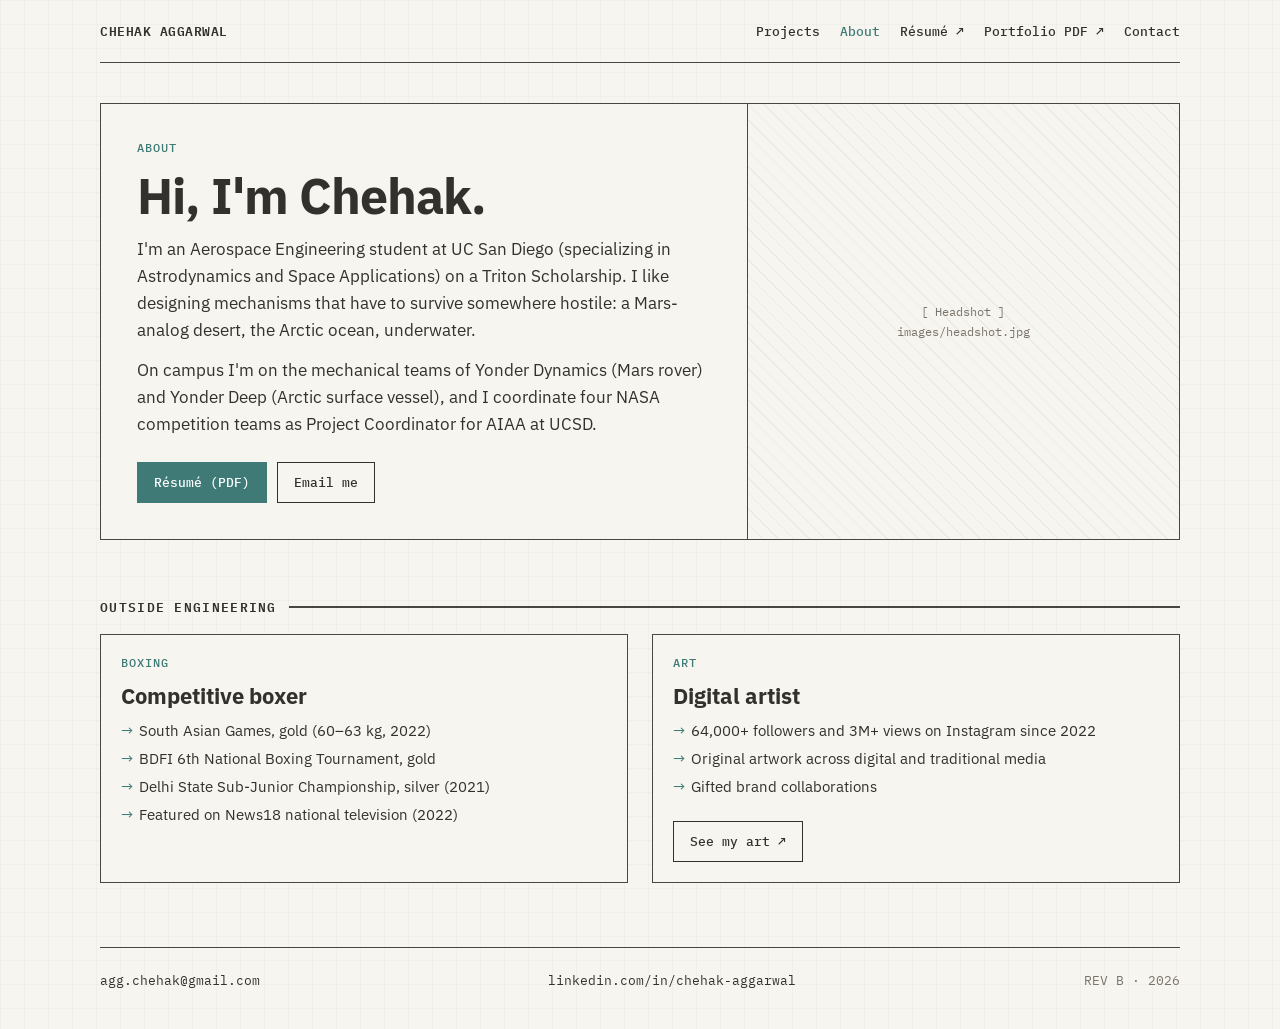
==== about.html @ 49af1862 "Add files via upload" ====
<!doctype html>
<html lang="en">
<head>
<meta charset="utf-8">
<meta name="viewport" content="width=device-width, initial-scale=1">
<title>About · Chehak Aggarwal</title>
<meta name="description" content="About Chehak Aggarwal: aerospace engineering student, competitive boxer and digital artist.">
<link rel="preconnect" href="https://fonts.googleapis.com">
<link rel="preconnect" href="https://fonts.gstatic.com" crossorigin>
<link href="https://fonts.googleapis.com/css2?family=IBM+Plex+Mono:wght@400;500;600&family=IBM+Plex+Sans:wght@400;500;600;700&display=swap" rel="stylesheet">
<link rel="stylesheet" href="assets/style.css">
</head>
<body>
<div class="wrap">
  <nav class="nav">
    <a class="brand" href="index.html">CHEHAK AGGARWAL</a>
    <div class="links"><a href="index.html#projects">Projects</a><a href="about.html" aria-current="page">About</a><a href="resume.pdf" target="_blank" rel="noopener">Résumé ↗</a><a href="portfolio.pdf" target="_blank" rel="noopener">Portfolio PDF ↗</a><a href="index.html#contact">Contact</a></div>
  </nav>

  <header class="phead">
    <div class="l">
      <div class="tag">About</div>
      <h1>Hi, I'm Chehak.</h1>
      <p>I'm an Aerospace Engineering student at UC San Diego (specializing in Astrodynamics and Space Applications) on a Triton Scholarship. I like designing mechanisms that have to survive somewhere hostile: a Mars-analog desert, the Arctic ocean, underwater.</p>
      <p style="margin-top:12px">On campus I'm on the mechanical teams of Yonder Dynamics (Mars rover) and Yonder Deep (Arctic surface vessel), and I coordinate four NASA competition teams as Project Coordinator for AIAA at UCSD.</p>
      <div class="ctas"><a class="btn p" href="resume.pdf" target="_blank" rel="noopener">Résumé (PDF)</a><a class="btn" href="mailto:agg.chehak@gmail.com">Email me</a></div>
    </div>
    <figure class="fig" data-label="Headshot" data-file="headshot.jpg" style="min-height:320px"><img src="images/headshot.jpg" alt="Chehak Aggarwal"></figure>
  </header>

  <div class="label">Outside engineering</div>
  <div class="grid">
    <div class="card"><div class="body">
      <div class="tag">Boxing</div>
      <h3>Competitive boxer</h3>
      <ul>
        <li>South Asian Games, gold (60–63 kg, 2022)</li>
        <li>BDFI 6th National Boxing Tournament, gold</li>
        <li>Delhi State Sub-Junior Championship, silver (2021)</li>
        <li>Featured on News18 national television (2022)</li>
      </ul>
    </div></div>
    <div class="card"><div class="body">
      <div class="tag">Art</div>
      <h3>Digital artist</h3>
      <ul>
        <li>64,000+ followers and 3M+ views on Instagram since 2022</li>
        <li>Original artwork across digital and traditional media</li>
        <li>Gifted brand collaborations</li>
      </ul>
      <a class="btn" style="align-self:flex-start;margin-top:8px" href="https://www.instagram.com/" target="_blank" rel="noopener">See my art ↗</a>
    </div></div>
  </div>

  <footer class="foot" id="contact">
    <a href="mailto:agg.chehak@gmail.com">agg.chehak@gmail.com</a>
    <a href="https://www.linkedin.com/in/chehak-aggarwal/" target="_blank" rel="noopener">linkedin.com/in/chehak-aggarwal</a>
    <span class="muted">REV B · 2026</span>
  </footer>
</div>
<script src="assets/main.js"></script>
</body>
</html>
---- assets/style.css ----
/* Chehak Aggarwal — portfolio · "engineering drawing" theme */
:root{
  /* calm palette: warm paper, soft charcoal, muted sea-green accent */
  --paper:#f7f5f0; --paper-2:#eef0ea; --ink:#33312d; --muted:#7a746b; --line:#4a4742;
  --red:#3f7a77; --red-dark:#2f5f5c; --grid:#00000006; --hatch:#0000000c; --on-acc:#ffffff; --img-bg:#ffffff;
  --sans:"IBM Plex Sans", Inter, system-ui, -apple-system, "Segoe UI", sans-serif;
  --mono:"IBM Plex Mono", "JetBrains Mono", ui-monospace, Menlo, Consolas, monospace;
  --max:1120px;
}
/* dark mode: same drawing feel, low-glare charcoal paper */
@media (prefers-color-scheme: dark){
  :root:not([data-theme="light"]){
    --paper:#1e201f; --paper-2:#252928; --ink:#e4e0d8; --muted:#a39d93; --line:#8a857c;
    --red:#86b8b2; --red-dark:#a3ccc7; --grid:#ffffff07; --hatch:#ffffff0e; --on-acc:#142120; --img-bg:#f4f2ee;
    color-scheme:dark;
  }
}
:root[data-theme="dark"]{
  --paper:#1e201f; --paper-2:#252928; --ink:#e4e0d8; --muted:#a39d93; --line:#8a857c;
  --red:#86b8b2; --red-dark:#a3ccc7; --grid:#ffffff07; --hatch:#ffffff0e; --on-acc:#142120; --img-bg:#f4f2ee;
  color-scheme:dark;
}
*{box-sizing:border-box;margin:0;padding:0}
html{scroll-behavior:smooth}
body{
  background:var(--paper); color:var(--ink); font-family:var(--sans); font-size:17px; line-height:1.6;
  background-image:linear-gradient(var(--grid) 1px,transparent 1px),linear-gradient(90deg,var(--grid) 1px,transparent 1px);
  background-size:24px 24px; -webkit-font-smoothing:antialiased;
}
img,video{max-width:100%;display:block}
a{color:inherit}
.wrap{max-width:var(--max);margin:0 auto;padding-left:max(20px,env(safe-area-inset-left,0px));padding-right:max(20px,env(safe-area-inset-right,0px))}
.mono{font-family:var(--mono)}
.tag{font:500 12px/1.4 var(--mono);color:var(--red);letter-spacing:.08em;text-transform:uppercase}
.muted{color:var(--muted)}

/* ---------- nav ---------- */
.nav{display:flex;justify-content:space-between;align-items:center;gap:16px;flex-wrap:wrap;
  padding:20px 0;border-bottom:1.5px solid var(--line);font:500 13px var(--mono)}
.nav .brand{font-weight:600;text-decoration:none;letter-spacing:.04em}
.nav .links{display:flex;gap:20px;flex-wrap:wrap}
.nav a{text-decoration:none}
.nav a:hover,.nav a[aria-current]{color:var(--red)}

/* ---------- buttons ---------- */
.btn{display:inline-block;font:500 13px var(--mono);padding:11px 16px;border:1.5px solid var(--ink);
  text-decoration:none;background:var(--paper);transition:background .15s,color .15s,border-color .15s}
.btn.p{background:var(--red);border-color:var(--red);color:var(--on-acc)}
.btn:hover{background:var(--red-dark);border-color:var(--red-dark);color:var(--on-acc)}
.btn:focus-visible,a:focus-visible{outline:2px solid var(--red);outline-offset:2px}

/* ---------- "in a hurry?" quick links ---------- */
.quick{display:flex;align-items:center;justify-content:space-between;gap:16px;flex-wrap:wrap;
  margin:28px 0 0;padding:16px 20px;border:1.5px solid var(--line);background:var(--paper-2)}
.quick .q{font:500 13px var(--mono);color:var(--muted)}
.quick .q b{color:var(--ink);font-weight:600}
.quick .links{display:flex;gap:10px;flex-wrap:wrap}
.quick .btn{display:inline-flex;align-items:center;gap:8px}
.ctas{display:flex;gap:10px;flex-wrap:wrap;margin-top:24px}

/* ---------- hero ---------- */
.hero{display:grid;grid-template-columns:1.4fr 1fr;border:1.5px solid var(--line);margin:40px 0;background:var(--paper)}
.hero .l{padding:40px;border-right:1.5px solid var(--line)}
.hero h1{font-size:clamp(34px,5vw,56px);line-height:1.04;font-weight:700;letter-spacing:-.02em;margin:14px 0 18px}
.hero p{max-width:54ch}
.tb{display:grid;font:13px var(--mono)}
.tb div{padding:14px 18px;border-bottom:1px solid var(--line);display:flex;justify-content:space-between;align-items:center;gap:12px;text-align:right}
.tb div:last-child{border-bottom:0}
.tb b{font-weight:500;color:var(--muted);text-align:left}

/* ---------- section label ---------- */
.label{font:600 13px var(--mono);letter-spacing:.1em;text-transform:uppercase;margin:56px 0 16px;display:flex;align-items:center;gap:12px}
.label::after{content:"";flex:1;height:1.5px;background:var(--line)}

/* ---------- figures (with graceful placeholder) ---------- */
figure{margin:0}
.fig{position:relative;background:var(--paper);overflow:hidden}
.fig img,.fig video{width:100%;height:100%;object-fit:contain;background:var(--img-bg)}
.fig.missing{display:grid;place-items:center;min-height:240px;
  background:repeating-linear-gradient(45deg,transparent 0 10px,var(--hatch) 10px 11px)}
.fig.missing img,.fig.missing video{display:none}
.fig.missing::after{content:"[ " attr(data-label) " ]\A images/" attr(data-file);white-space:pre;text-align:center;
  font:12px/1.6 var(--mono);color:var(--muted);padding:12px}
figcaption{font:12px/1.5 var(--mono);color:var(--muted);padding:8px 2px 0}

/* ---------- featured ---------- */
.feat{display:grid;grid-template-columns:1.2fr 1fr;border:1.5px solid var(--line);background:var(--paper)}
.feat>.fig{border-right:1.5px solid var(--line);min-height:320px}
.feat .body{padding:28px;display:flex;flex-direction:column;gap:14px}
.feat h3{font-size:30px;line-height:1.15;letter-spacing:-.01em}
.stats{display:grid;grid-template-columns:repeat(2,1fr);border:1px solid var(--line)}
.stats div{padding:12px;border:.5px solid var(--line);min-width:0}
.stats strong{display:block;font:600 22px var(--mono);color:var(--red)}
.stats span{font:12px var(--mono);color:var(--muted)}
.chips{display:flex;gap:6px;flex-wrap:wrap}
.chips span{font:12px var(--mono);border:1px solid var(--line);padding:3px 8px;background:var(--paper)}

/* ---------- cards ---------- */
.grid{display:grid;grid-template-columns:repeat(2,1fr);gap:24px}
.grid>*,.hero>*,.feat>*,.doc>*,.phead>*,.figs>*{min-width:0}
.fig.missing::after{white-space:pre-wrap;overflow-wrap:anywhere}
.figs .fig.missing,.card .fig.missing{min-height:0}
table.spec td{overflow-wrap:anywhere}
.card{border:1.5px solid var(--line);background:var(--paper);display:flex;flex-direction:column;text-decoration:none;transition:transform .15s,box-shadow .15s}
a.card:hover{transform:translate(-2px,-2px);box-shadow:3px 3px 0 var(--red)}
.card .fig{border-bottom:1.5px solid var(--line);aspect-ratio:16/10}
.card .body{padding:20px;display:flex;flex-direction:column;gap:10px;flex:1}
.card h3{font-size:22px;line-height:1.25}
.card ul{list-style:none;font-size:15px}
.card li{padding-left:18px;position:relative;margin-bottom:4px}
.card li::before{content:"→";position:absolute;left:0;color:var(--red)}
.cardfoot{display:grid;grid-template-columns:repeat(3,1fr);border-top:1.5px solid var(--line);font:11px var(--mono)}
.cardfoot div{padding:8px 12px;border-right:1px solid var(--line)}
.cardfoot div:last-child{border-right:0}
.cardfoot b{display:block;color:var(--muted);font-weight:400}

/* ---------- other work list ---------- */
.rows{border:1.5px solid var(--line);background:var(--paper)}
.rows>div{display:grid;grid-template-columns:180px 1fr;gap:20px;padding:16px 20px;border-bottom:1px solid var(--line)}
.rows>div:last-child{border-bottom:0}
.card .rows>div{grid-template-columns:120px 1fr;padding:12px 0;font-size:15px}
.rows .k{font:500 12px var(--mono);color:var(--red);text-transform:uppercase;letter-spacing:.06em;padding-top:3px}

/* ---------- project page ---------- */
.phead{border:1.5px solid var(--line);background:var(--paper);margin:40px 0 0;display:grid;grid-template-columns:1.5fr 1fr}
.phead .l{padding:36px;border-right:1.5px solid var(--line)}
.phead h1{font-size:clamp(32px,4.6vw,50px);line-height:1.06;letter-spacing:-.02em;margin:12px 0 14px}
.hero-fig{border:1.5px solid var(--line);border-top:0;background:var(--img-bg)}
.hero-fig .fig{min-height:300px}
.doc{display:grid;grid-template-columns:200px 1fr;gap:40px;margin:48px 0}
.toc{position:sticky;top:20px;align-self:start;font:12px/2 var(--mono)}
.toc a{display:block;text-decoration:none;color:var(--muted)}
.toc a:hover{color:var(--red)}
.sec{padding:0 0 36px;margin-bottom:36px;border-bottom:1px dashed var(--muted)}
.sec:last-child{border-bottom:0}
.sec h2{font:600 13px var(--mono);letter-spacing:.1em;text-transform:uppercase;color:var(--red);margin-bottom:12px}
.sec h3{font-size:21px;margin:18px 0 8px}
.sec p{max-width:70ch;margin-bottom:12px}
.sec ul{margin:0 0 12px 20px;max-width:70ch}
.sec li{margin-bottom:6px}
.figs{display:grid;grid-template-columns:repeat(2,1fr);gap:16px;margin:16px 0}
.figs .fig{border:1.5px solid var(--line);aspect-ratio:4/3}
.figs.one{grid-template-columns:1fr}
.figs.one .fig{aspect-ratio:16/9}
.note{border-left:3px solid var(--red);padding:10px 16px;background:var(--paper-2);font-size:15px;margin:12px 0;max-width:70ch}
table.spec{border-collapse:collapse;font:14px var(--mono);margin:8px 0 16px;width:100%;max-width:640px}
table.spec td{border:1px solid var(--line);padding:8px 12px;vertical-align:top}
table.spec td:first-child{color:var(--muted);width:42%}

/* ---------- footer ---------- */
.foot{margin:64px 0 0;border-top:1.5px solid var(--line);padding:24px 0 40px;display:flex;justify-content:space-between;flex-wrap:wrap;gap:12px;font:13px var(--mono)}
.foot a{text-decoration:none}
.foot a:hover{color:var(--red)}

/* ---------- responsive ---------- */
@media (max-width:860px){
  .hero,.feat,.grid,.phead,.doc{grid-template-columns:1fr}
  .hero .l,.phead .l{border-right:0;border-bottom:1.5px solid var(--line);padding:28px}
  .feat>.fig{border-right:0;border-bottom:1.5px solid var(--line)}
  .toc{position:static;display:flex;flex-wrap:wrap;gap:4px 16px}
  .rows>div{grid-template-columns:1fr;gap:4px}
  .figs{grid-template-columns:1fr}
  body{font-size:16px}
}
@media (prefers-reduced-motion:reduce){*{transition:none!important;scroll-behavior:auto!important}}
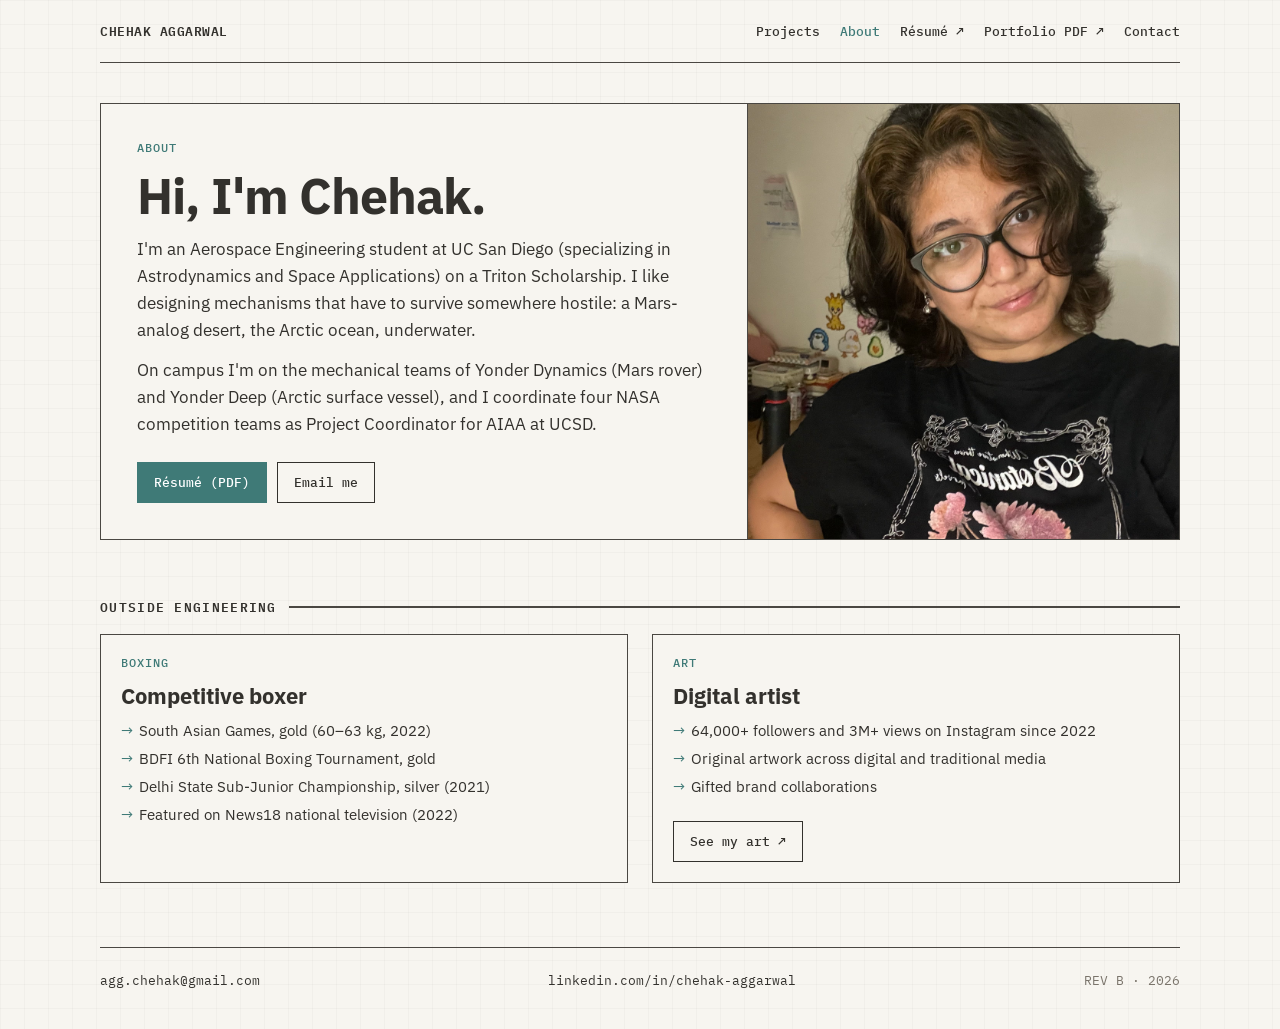
==== commit 5a3460fe: "Update about.html" ====
--- a/about.html
+++ b/about.html
@@ -48,7 +48,7 @@
         <li>Original artwork across digital and traditional media</li>
         <li>Gifted brand collaborations</li>
       </ul>
-      <a class="btn" style="align-self:flex-start;margin-top:8px" href="https://www.instagram.com/" target="_blank" rel="noopener">See my art ↗</a>
+      <a class="btn" style="align-self:flex-start;margin-top:8px" href="https://www.instagram.com/artwace/" target="_blank" rel="noopener">See my art ↗</a>
     </div></div>
   </div>
 
--- a/assets/style.css
+++ b/assets/style.css
@@ -163,3 +163,21 @@
   body{font-size:16px}
 }
 @media (prefers-reduced-motion:reduce){*{transition:none!important;scroll-behavior:auto!important}}
+
+
+/* ---------- image sizing (v2): no blank bands ----------
+   • Big single images and page-top images keep their own shape.
+   • Home cards, the featured card and side-by-side pairs fill a fixed frame (edges may crop slightly).
+   • Add class "fit" to any <figure class="fig"> to show the whole image instead of cropping. */
+.fig img,.fig video{width:100%;height:auto;object-fit:contain}
+.hero-fig .fig{min-height:0}
+.hero-fig .fig img,.hero-fig .fig video{max-height:600px;width:100%;height:auto;object-fit:contain}
+.figs.one .fig{aspect-ratio:auto}
+.figs.one .fig img,.figs.one .fig video{max-height:640px}
+.card .fig img,.card .fig video,
+.feat>.fig img,.feat>.fig video,
+.figs:not(.one) .fig img,.figs:not(.one) .fig video,
+.phead>.fig img{height:100%;object-fit:cover}
+.fig.fit img,.fig.fit video{object-fit:contain!important}
+.figs.one .fig.missing{aspect-ratio:16/9}
+.hero-fig .fig.missing{min-height:300px}
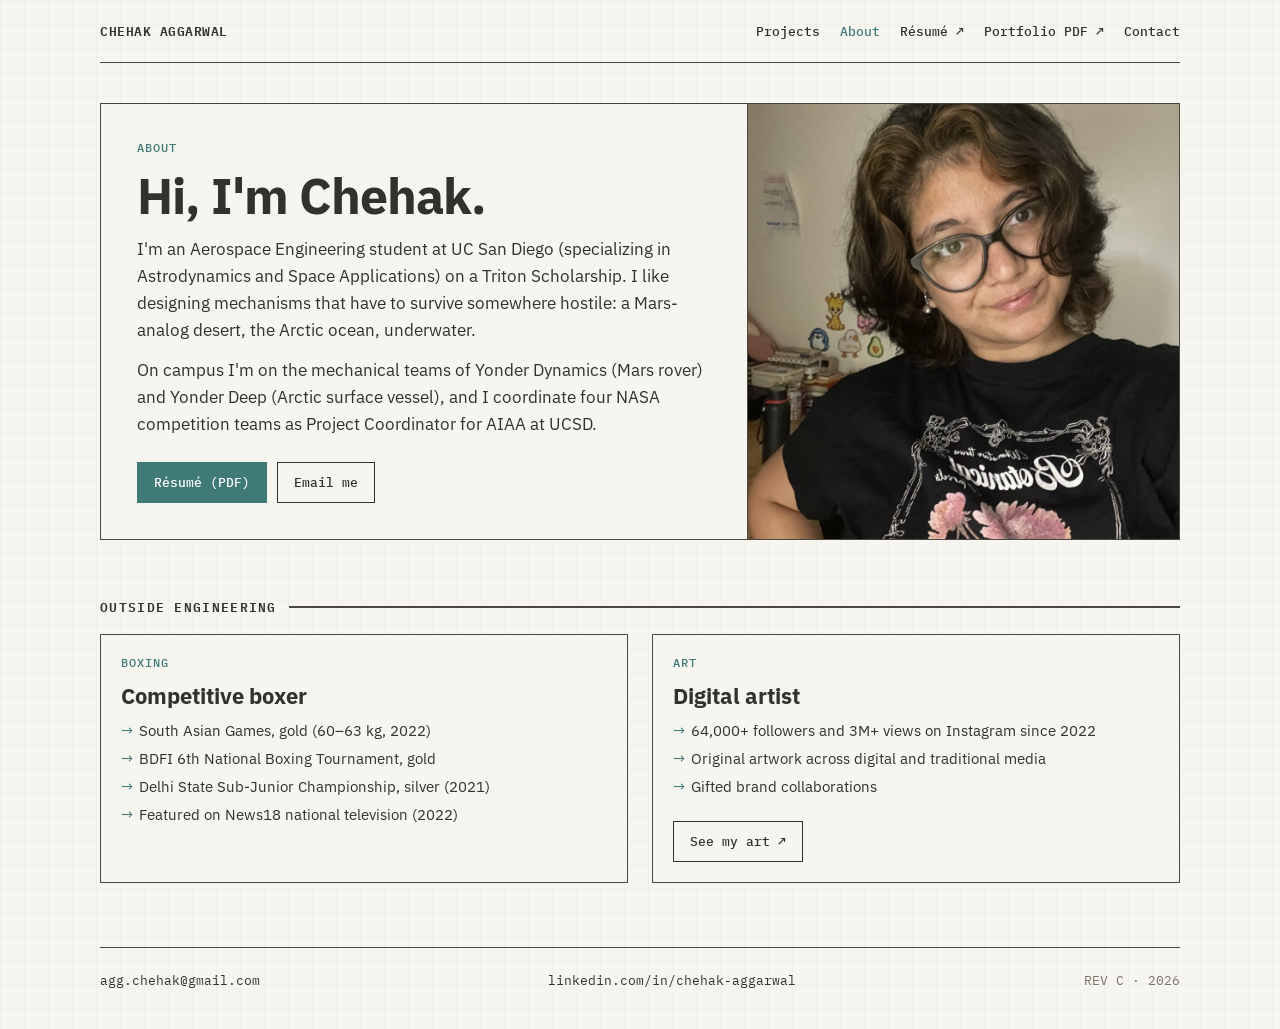
==== commit 6991981e: "Add files via upload" ====
--- a/about.html
+++ b/about.html
@@ -25,7 +25,7 @@
       <p style="margin-top:12px">On campus I'm on the mechanical teams of Yonder Dynamics (Mars rover) and Yonder Deep (Arctic surface vessel), and I coordinate four NASA competition teams as Project Coordinator for AIAA at UCSD.</p>
       <div class="ctas"><a class="btn p" href="resume.pdf" target="_blank" rel="noopener">Résumé (PDF)</a><a class="btn" href="mailto:agg.chehak@gmail.com">Email me</a></div>
     </div>
-    <figure class="fig" data-label="Headshot" data-file="headshot.jpg" style="min-height:320px"><img src="images/headshot.jpg" alt="Chehak Aggarwal"></figure>
+    <figure class="fig photo" data-label="Headshot" data-file="headshot.jpg"><img src="images/headshot.jpg" alt="Chehak Aggarwal"></figure>
   </header>
 
   <div class="label">Outside engineering</div>
@@ -55,7 +55,7 @@
   <footer class="foot" id="contact">
     <a href="mailto:agg.chehak@gmail.com">agg.chehak@gmail.com</a>
     <a href="https://www.linkedin.com/in/chehak-aggarwal/" target="_blank" rel="noopener">linkedin.com/in/chehak-aggarwal</a>
-    <span class="muted">REV B · 2026</span>
+    <span class="muted">REV C · 2026</span>
   </footer>
 </div>
 <script src="assets/main.js"></script>
